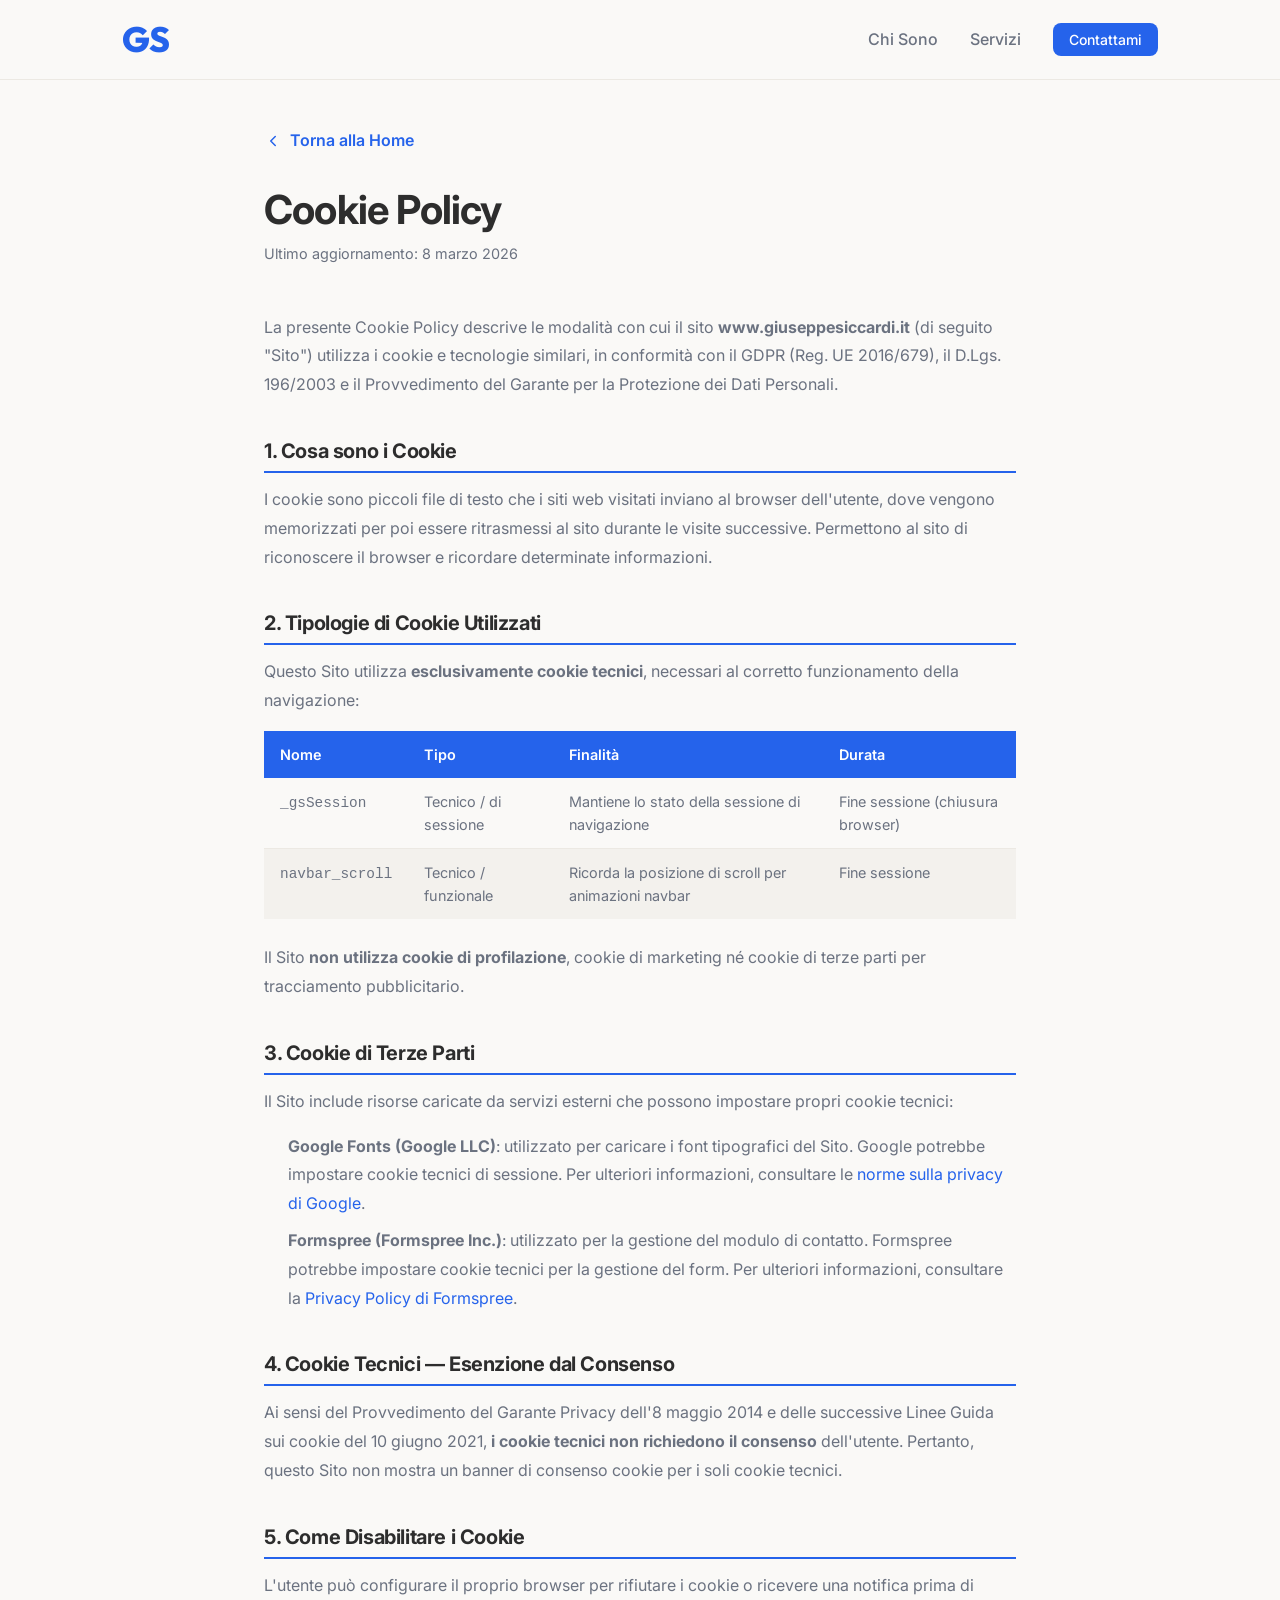
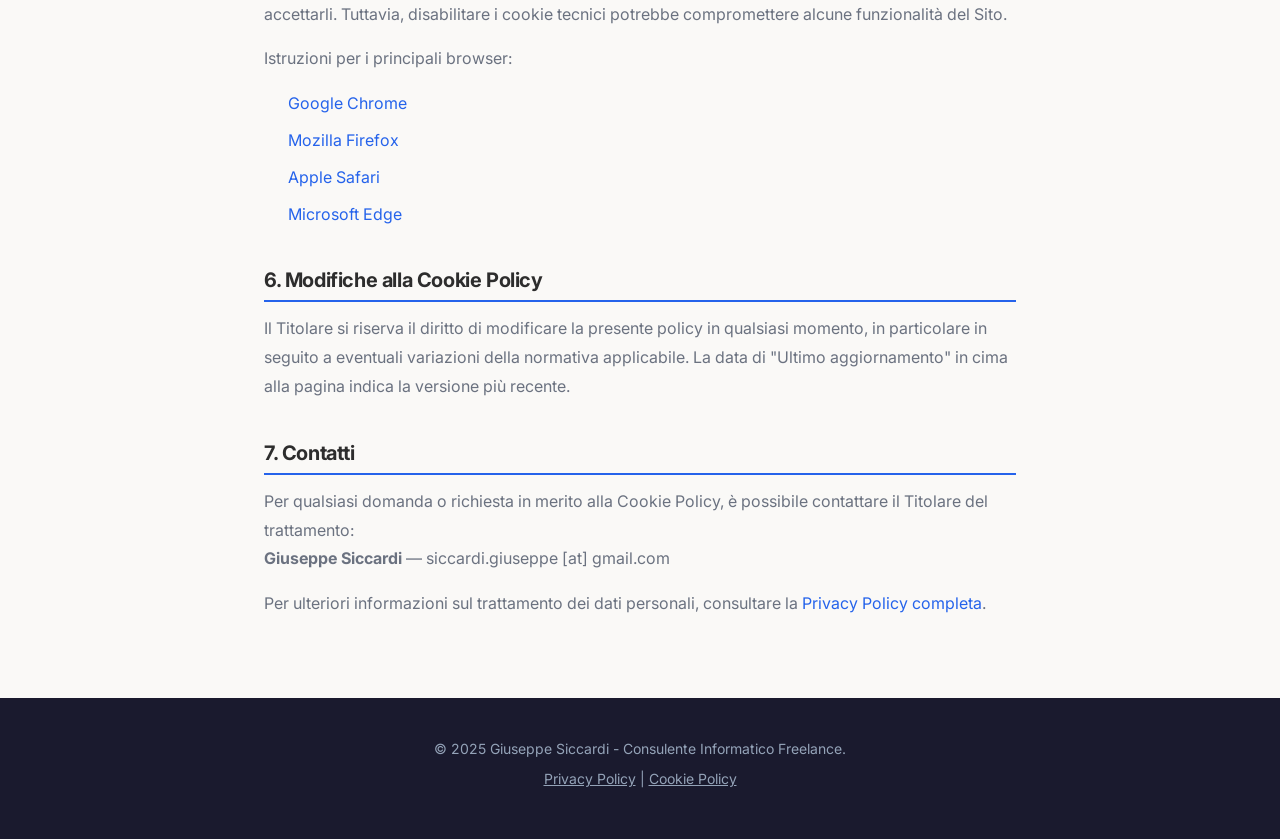
==== cookie-policy.html @ 9a7b9500 "mio sito v1.0" ====
<!DOCTYPE html>
<html lang="it">

<head>
    <meta charset="UTF-8">
    <meta name="viewport" content="width=device-width, initial-scale=1.0">
    <title>Cookie Policy — Giuseppe Siccardi</title>
    <meta name="description"
        content="Informativa sull'uso dei cookie sul sito giuseppesiccardi.it, ai sensi del GDPR e del Provvedimento del Garante Privacy.">
    <meta name="robots" content="index, follow">
    <link rel="canonical" href="https://www.giuseppesiccardi.it/cookie-policy.html">
    <link rel="preconnect" href="https://fonts.googleapis.com">
    <link rel="preconnect" href="https://fonts.gstatic.com" crossorigin>
    <link
        href="https://fonts.googleapis.com/css2?family=Inter:wght@300;400;500;600;700&family=Outfit:wght@600;700;800&display=swap"
        rel="stylesheet">
    <link rel="stylesheet" href="style.css">
    <link rel="icon"
        href="data:image/svg+xml,<svg xmlns='http://www.w3.org/2000/svg' viewBox='0 0 100 100'><text x='50' y='55' font-family='Arial, sans-serif' font-weight='bold' font-size='65' fill='%232563eb' text-anchor='middle' dominant-baseline='central'>GS</text></svg>">
    <style>
        .policy-section {
            max-width: 800px;
            margin: 0 auto;
            padding: 8rem 1.5rem 4rem;
        }

        .policy-section h1 {
            font-size: clamp(1.8rem, 4vw, 2.5rem);
            color: var(--text-primary);
            margin-bottom: 0.5rem;
        }

        .policy-section .last-updated {
            color: var(--text-secondary);
            font-size: 0.9rem;
            margin-bottom: 3rem;
            display: block;
        }

        .policy-section h2 {
            font-size: 1.25rem;
            color: var(--text-primary);
            margin-top: 2.5rem;
            margin-bottom: 0.75rem;
            padding-bottom: 0.5rem;
            border-bottom: 2px solid var(--color-primary);
        }

        .policy-section p,
        .policy-section li {
            color: var(--text-secondary);
            line-height: 1.8;
            font-size: 1rem;
        }

        .policy-section ul {
            padding-left: 1.5rem;
            margin-bottom: 1rem;
        }

        .policy-section li {
            margin-bottom: 0.5rem;
        }

        .policy-section a {
            color: var(--color-primary);
        }

        .policy-back {
            display: inline-flex;
            align-items: center;
            gap: 0.5rem;
            color: var(--color-primary);
            font-weight: 600;
            margin-bottom: 2rem;
            text-decoration: none;
            transition: opacity 0.2s;
        }

        .policy-back:hover {
            opacity: 0.75;
        }

        .cookie-table {
            width: 100%;
            border-collapse: collapse;
            margin: 1rem 0 1.5rem;
            font-size: 0.9rem;
        }

        .cookie-table th {
            background: var(--color-primary);
            color: white;
            padding: 0.75rem 1rem;
            text-align: left;
            font-weight: 600;
        }

        .cookie-table td {
            padding: 0.75rem 1rem;
            border-bottom: 1px solid var(--border-color-light);
            color: var(--text-secondary);
            vertical-align: top;
        }

        .cookie-table tr:last-child td {
            border-bottom: none;
        }

        .cookie-table tr:nth-child(even) td {
            background: var(--bg-secondary);
        }
    </style>
</head>

<body>
    <!-- Navbar -->
    <nav class="navbar" id="navbar">
        <div class="container nav-container">
            <a href="index.html" class="logo logo-text">GS</a>
            <ul class="nav-links" id="primary-navigation">
                <li><a href="index.html#about">Chi Sono</a></li>
                <li><a href="index.html#services">Servizi</a></li>
                <li><a href="index.html#contact" class="btn-sm">Contattami</a></li>
            </ul>
        </div>
    </nav>

    <main>
        <div class="policy-section">
            <a href="index.html" class="policy-back">
                <svg xmlns="http://www.w3.org/2000/svg" width="18" height="18" viewBox="0 0 24 24" fill="none"
                    stroke="currentColor" stroke-width="2" stroke-linecap="round" stroke-linejoin="round">
                    <polyline points="15 18 9 12 15 6"></polyline>
                </svg>
                Torna alla Home
            </a>

            <h1>Cookie Policy</h1>
            <span class="last-updated">Ultimo aggiornamento: 8 marzo 2026</span>

            <p>La presente Cookie Policy descrive le modalità con cui il sito <strong>www.giuseppesiccardi.it</strong>
                (di seguito "Sito") utilizza i cookie e tecnologie similari, in conformità con il GDPR (Reg. UE
                2016/679), il D.Lgs. 196/2003 e il Provvedimento del Garante per la Protezione dei Dati Personali.</p>

            <h2>1. Cosa sono i Cookie</h2>
            <p>I cookie sono piccoli file di testo che i siti web visitati inviano al browser dell'utente, dove vengono
                memorizzati per poi essere ritrasmessi al sito durante le visite successive. Permettono al sito di
                riconoscere il browser e ricordare determinate informazioni.</p>

            <h2>2. Tipologie di Cookie Utilizzati</h2>
            <p>Questo Sito utilizza <strong>esclusivamente cookie tecnici</strong>, necessari al corretto funzionamento
                della navigazione:</p>

            <table class="cookie-table">
                <thead>
                    <tr>
                        <th>Nome</th>
                        <th>Tipo</th>
                        <th>Finalità</th>
                        <th>Durata</th>
                    </tr>
                </thead>
                <tbody>
                    <tr>
                        <td><code>_gsSession</code></td>
                        <td>Tecnico / di sessione</td>
                        <td>Mantiene lo stato della sessione di navigazione</td>
                        <td>Fine sessione (chiusura browser)</td>
                    </tr>
                    <tr>
                        <td><code>navbar_scroll</code></td>
                        <td>Tecnico / funzionale</td>
                        <td>Ricorda la posizione di scroll per animazioni navbar</td>
                        <td>Fine sessione</td>
                    </tr>
                </tbody>
            </table>

            <p>Il Sito <strong>non utilizza cookie di profilazione</strong>, cookie di marketing né cookie di terze
                parti per tracciamento pubblicitario.</p>

            <h2>3. Cookie di Terze Parti</h2>
            <p>Il Sito include risorse caricate da servizi esterni che possono impostare propri cookie tecnici:</p>
            <ul>
                <li><strong>Google Fonts (Google LLC)</strong>: utilizzato per caricare i font tipografici del Sito.
                    Google potrebbe impostare cookie tecnici di sessione. Per ulteriori informazioni, consultare le <a
                        href="https://policies.google.com/privacy" target="_blank" rel="noopener">norme sulla privacy di
                        Google</a>.</li>
                <li><strong>Formspree (Formspree Inc.)</strong>: utilizzato per la gestione del modulo di contatto.
                    Formspree potrebbe impostare cookie tecnici per la gestione del form. Per ulteriori informazioni,
                    consultare la <a href="https://formspree.io/legal/privacy-policy" target="_blank"
                        rel="noopener">Privacy Policy di Formspree</a>.</li>
            </ul>

            <h2>4. Cookie Tecnici — Esenzione dal Consenso</h2>
            <p>Ai sensi del Provvedimento del Garante Privacy dell'8 maggio 2014 e delle successive Linee Guida sui
                cookie del 10 giugno 2021, <strong>i cookie tecnici non richiedono il consenso</strong> dell'utente.
                Pertanto, questo Sito non mostra un banner di consenso cookie per i soli cookie tecnici.</p>

            <h2>5. Come Disabilitare i Cookie</h2>
            <p>L'utente può configurare il proprio browser per rifiutare i cookie o ricevere una notifica prima di
                accettarli. Tuttavia, disabilitare i cookie tecnici potrebbe compromettere alcune funzionalità del Sito.
            </p>
            <p>Istruzioni per i principali browser:</p>
            <ul>
                <li><a href="https://support.google.com/chrome/answer/95647" target="_blank" rel="noopener">Google
                        Chrome</a></li>
                <li><a href="https://support.mozilla.org/it/kb/attivare-disattivare-cookie-siti-web" target="_blank"
                        rel="noopener">Mozilla Firefox</a></li>
                <li><a href="https://support.apple.com/it-it/guide/safari/sfri11471/mac" target="_blank"
                        rel="noopener">Apple Safari</a></li>
                <li><a href="https://support.microsoft.com/it-it/windows/eliminare-e-gestire-i-cookie-168dab11-0753-043d-7c16-ede5947fc64d"
                        target="_blank" rel="noopener">Microsoft Edge</a></li>
            </ul>

            <h2>6. Modifiche alla Cookie Policy</h2>
            <p>Il Titolare si riserva il diritto di modificare la presente policy in qualsiasi momento, in particolare
                in seguito a eventuali variazioni della normativa applicabile. La data di "Ultimo aggiornamento" in cima
                alla pagina indica la versione più recente.</p>

            <h2>7. Contatti</h2>
            <p>Per qualsiasi domanda o richiesta in merito alla Cookie Policy, è possibile contattare il Titolare del
                trattamento:<br>
                <strong>Giuseppe Siccardi</strong> — siccardi.giuseppe [at] gmail.com
            </p>

            <p>Per ulteriori informazioni sul trattamento dei dati personali, consultare la <a
                    href="privacy-policy.html">Privacy Policy completa</a>.</p>
        </div>
    </main>

    <!-- Footer -->
    <footer class="footer">
        <div class="container">
            <div class="footer-content">
                <p>&copy; 2025 Giuseppe Siccardi - Consulente Informatico Freelance.</p>
                <p class="footer-links">
                    <a href="privacy-policy.html">Privacy Policy</a> | <a href="cookie-policy.html">Cookie Policy</a>
                </p>
            </div>
        </div>
    </footer>

    <script src="script.js"></script>
</body>

</html>
---- style.css ----
/* =========================================
   VARIABLES & DESIGN SYSTEM
   ========================================= */
:root {
    /* Colors - Warm Neutral Palette */
    --bg-primary: #faf9f7;
    --bg-secondary: #f3f1ed;
    --bg-card: #ffffff;
    --bg-tech: #1a1a2e;

    --text-primary: #2d2d2d;
    --text-secondary: #6b7280;
    --text-light: #faf9f7;

    --color-primary: #2563eb;
    /* Blue */
    --color-primary-dark: #1d4ed8;
    --color-accent: #0ea5e9;
    /* Aqua/Tech Blue */
    --color-success: #10b981;

    --border-color: #e5e1db;
    --border-color-light: #ece9e3;

    /* Typography */
    --font-main: 'Inter', -apple-system, BlinkMacSystemFont, "Segoe UI", Roboto, Helvetica, Arial, sans-serif;

    /* Spacing & Layout */
    --container-max: 1100px;
    --section-pad-y: 6rem;
    --border-radius-sm: 8px;
    --border-radius-md: 12px;
    --border-radius-lg: 24px;

    /* Transitions */
    --transition-fast: 0.2s ease;
    --transition-base: 0.3s ease;
    --transition-slow: 0.5s cubic-bezier(0.4, 0, 0.2, 1);

    /* Shadows */
    --shadow-sm: 0 1px 3px 0 rgb(0 0 0 / 0.04), 0 1px 2px -1px rgb(0 0 0 / 0.04);
    --shadow-md: 0 4px 6px -1px rgb(0 0 0 / 0.07), 0 2px 4px -2px rgb(0 0 0 / 0.05);
    --shadow-lg: 0 10px 25px -5px rgb(0 0 0 / 0.08), 0 4px 10px -4px rgb(0 0 0 / 0.04);
    --tech-glow: 0 0 20px rgba(14, 165, 233, 0.15);
}

/* =========================================
   RESET & BASE STYLES
   ========================================= */
* {
    margin: 0;
    padding: 0;
    box-sizing: border-box;
}

html {
    scroll-behavior: smooth;
    font-size: 16px;
}

body {
    font-family: var(--font-main);
    color: var(--text-primary);
    background-color: var(--bg-primary);
    line-height: 1.6;
    overflow-x: hidden;
}

h1,
h2,
h3,
h4 {
    line-height: 1.2;
    font-weight: 700;
    letter-spacing: -0.02em;
}

a {
    text-decoration: none;
    color: inherit;
    transition: var(--transition-base);
}

ul {
    list-style: none;
}

img {
    max-width: 100%;
    height: auto;
}

.container {
    width: 100%;
    max-width: var(--container-max);
    margin: 0 auto;
    padding: 0 2rem;
}

.section {
    padding: var(--section-pad-y) 0;
}

.bg-alt {
    background-color: var(--bg-secondary);
}

.highlight {
    color: var(--color-primary);
}

.text-gradient {
    background: linear-gradient(135deg, var(--color-primary), var(--color-accent));
    -webkit-background-clip: text;
    background-clip: text;
    -webkit-text-fill-color: transparent;
}

/* =========================================
   TYPOGRAPHY
   ========================================= */
h1 {
    font-size: clamp(2.5rem, 5vw, 4rem);
    margin-bottom: 1rem;
}

h2 {
    font-size: clamp(2rem, 3vw, 2.5rem);
    margin-bottom: 2rem;
}

h3 {
    font-size: 1.25rem;
    margin-bottom: 1rem;
}

p {
    margin-bottom: 1rem;
}

.lead-text {
    font-size: 1.25rem;
    color: var(--text-secondary);
    max-width: 800px;
}

/* =========================================
   BUTTONS
   ========================================= */
.btn {
    display: inline-flex;
    align-items: center;
    justify-content: center;
    padding: 0.875rem 1.75rem;
    border-radius: var(--border-radius-md);
    font-weight: 600;
    font-size: 1rem;
    cursor: pointer;
    transition: all var(--transition-base);
    border: none;
    outline: none;
}

.btn-sm {
    padding: 0.5rem 1rem;
    border-radius: var(--border-radius-sm);
    font-weight: 500;
    font-size: 0.875rem;
    background: var(--color-primary);
    color: white;
}

.btn-sm:hover {
    background: var(--color-primary-dark);
}

.btn-primary {
    background-color: var(--color-primary);
    color: white;
    box-shadow: 0 4px 14px rgba(37, 99, 235, 0.3);
}

.btn-primary:hover {
    background-color: var(--color-primary-dark);
    transform: scale(1.05) translateY(-2px);
    box-shadow: 0 6px 20px rgba(37, 99, 235, 0.4);
}

.btn-secondary {
    background-color: white;
    color: var(--text-primary);
    border: 1px solid #e2e8f0;
}

.btn-secondary:hover {
    border-color: var(--text-primary);
    background-color: var(--bg-secondary);
    transform: scale(1.05) translateY(-2px);
}

.btn-block {
    width: 100%;
}

.badge {
    display: inline-block;
    padding: 0.4rem 1rem;
    background-color: rgba(16, 185, 129, 0.1);
    color: var(--color-success);
    border-radius: 2rem;
    font-size: 0.875rem;
    font-weight: 600;
    margin-bottom: 1.5rem;
    border: 1px solid rgba(16, 185, 129, 0.2);
}

/* =========================================
   NAVBAR
   ========================================= */
.navbar {
    position: fixed;
    top: 0;
    left: 0;
    width: 100%;
    height: 80px;
    z-index: 1000;
    transition: var(--transition-base);
    background: rgba(250, 249, 247, 0.92);
    backdrop-filter: blur(12px);
    border-bottom: 1px solid var(--border-color-light);
}

.navbar.scrolled {
    height: 70px;
    box-shadow: var(--shadow-sm);
}

.nav-container {
    height: 100%;
    display: flex;
    justify-content: space-between;
    align-items: center;
}

.logo {
    display: flex;
    align-items: center;
}

.logo-img {
    max-height: 70px;
    width: auto;
    object-fit: contain;
    mix-blend-mode: multiply;
}

.logo-text {
    font-family: 'Outfit', sans-serif;
    font-size: 2.2rem;
    /* A bit smaller than xxx-large to fit better in navbar */
    font-weight: 800;
    /* Extra bold */
    color: var(--color-primary);
    /* Use site blue */
    letter-spacing: -1.5px;
    line-height: 1;
    text-decoration: none;
    transition: var(--transition-base);
}

.logo-text:hover {
    color: var(--color-primary-dark, #1d4ed8);
    transform: scale(1.05);
}

.nav-links {
    display: flex;
    gap: 2rem;
    align-items: center;
}

.nav-links a:not(.btn-sm) {
    font-weight: 500;
    color: var(--text-secondary);
}

.nav-links a:not(.btn-sm):hover {
    color: var(--color-primary);
}

/* Base utility for screen reader only */
.sr-only {
    position: absolute;
    width: 1px;
    height: 1px;
    padding: 0;
    margin: -1px;
    overflow: hidden;
    clip: rect(0, 0, 0, 0);
    white-space: nowrap;
    border: 0;
}

/* Hamburger Menu Button */
.mobile-nav-toggle {
    display: none;
    cursor: pointer;
    background: transparent;
    border: none;
    padding: 0.5rem;
    z-index: 2000;
}

.hamburger {
    width: 24px;
    height: 2px;
    background: var(--text-primary);
    position: relative;
    transition: all 0.3s ease-in-out;
}

.hamburger::before,
.hamburger::after {
    content: '';
    position: absolute;
    width: 24px;
    height: 2px;
    background: var(--text-primary);
    left: 0;
    transition: all 0.3s ease-in-out;
}

.hamburger::before {
    top: -8px;
}

.hamburger::after {
    top: 8px;
}

.mobile-nav-toggle[aria-expanded="true"] .hamburger {
    background: transparent;
}

.mobile-nav-toggle[aria-expanded="true"] .hamburger::before {
    transform: rotate(45deg);
    top: 0;
}

.mobile-nav-toggle[aria-expanded="true"] .hamburger::after {
    transform: rotate(-45deg);
    top: 0;
}

/* =========================================
   HERO SECTION
   ========================================= */
.hero {
    min-height: 100vh;
    display: flex;
    align-items: center;
    padding-top: 80px;
    position: relative;
    overflow: hidden;
    background:
        radial-gradient(ellipse at 70% 20%, rgba(37, 99, 235, 0.06), transparent 50%),
        radial-gradient(ellipse at 30% 80%, rgba(14, 165, 233, 0.05), transparent 50%),
        linear-gradient(180deg, var(--bg-primary) 0%, var(--bg-secondary) 100%);
}

.hero-description {
    font-size: clamp(1.125rem, 2vw, 1.25rem);
    color: var(--text-secondary);
    max-width: 600px;
    margin-bottom: 2.5rem;
}

.hero-actions {
    display: flex;
    gap: 1rem;
    flex-wrap: wrap;
}

.hero-visual {
    position: absolute;
    right: -10%;
    top: 20%;
    width: 50%;
    height: 80%;
    z-index: -1;
    opacity: 0.4;
}

/* tech grid pattern */
.tech-grid {
    width: 100%;
    height: 100%;
    background-image:
        linear-gradient(rgba(37, 99, 235, 0.06) 1px, transparent 1px),
        linear-gradient(90deg, rgba(37, 99, 235, 0.06) 1px, transparent 1px);
    background-size: 40px 40px;
    transform: perspective(500px) rotateX(45deg);
    transform-origin: top right;
}

/* Scroll Indicator / Bouncing Arrows */
.scroll-indicator {
    position: absolute;
    bottom: 2rem;
    left: 50%;
    transform: translateX(-50%);
    color: var(--color-primary);
    animation: bounceArrows 2s infinite ease-in-out;
    opacity: 0.8;
    transition: var(--transition-base);
    z-index: 10;
    cursor: pointer;
    display: flex;
    justify-content: center;
    align-items: center;
    -webkit-tap-highlight-color: transparent;
}

.scroll-indicator:hover {
    color: var(--color-primary-dark);
    opacity: 1;
}

@keyframes bounceArrows {

    0%,
    20%,
    50%,
    80%,
    100% {
        transform: translate(-50%, 0);
    }

    40% {
        transform: translate(-50%, -15px);
    }

    60% {
        transform: translate(-50%, -7px);
    }
}


/* =========================================
   SECTION HEADERS
   ========================================= */
.section-header {
    margin-bottom: 3rem;
}

.section-subtitle {
    font-size: 1.125rem;
    color: var(--text-secondary);
    margin-top: 1rem;
    margin-bottom: 1.5rem;
    max-width: 600px;
}

.divider {
    width: 60px;
    height: 4px;
    background: linear-gradient(90deg, var(--color-primary), var(--color-accent));
    border-radius: 2px;
}

/* =========================================
   CHI SONO
   ========================================= */
.skills-grid {
    display: flex;
    flex-wrap: wrap;
    gap: 1rem;
    margin: 2rem 0;
}

.skill-item {
    background: var(--bg-secondary);
    padding: 0.75rem 1.25rem;
    border-radius: 2rem;
    font-size: 0.95rem;
    font-weight: 500;
    color: var(--text-primary);
    border: 1px solid #e2e8f0;
    transition: var(--transition-base);
}

.skill-item:hover {
    border-color: var(--color-accent);
    color: var(--color-primary);
    box-shadow: var(--shadow-sm);
    transform: translateY(-2px);
}

.approach-box {
    background: rgba(37, 99, 235, 0.05);
    border-left: 4px solid var(--color-primary);
    padding: 1.5rem;
    border-radius: 0 var(--border-radius-md) var(--border-radius-md) 0;
}

.mt-4 {
    margin-top: 2rem;
}

/* =========================================
   SERVIZI OFFERTI
   ========================================= */
.services-grid {
    display: grid;
    grid-template-columns: repeat(auto-fit, minmax(300px, 1fr));
    gap: 2rem;
}

.service-card {
    background: var(--bg-card);
    padding: 2.5rem 2rem;
    border-radius: var(--border-radius-lg);
    box-shadow: var(--shadow-sm);
    transition: var(--transition-base);
    border: 1px solid var(--border-color-light);
    position: relative;
    overflow: hidden;
}

.service-card::before {
    content: '';
    position: absolute;
    top: 0;
    left: 0;
    width: 100%;
    height: 4px;
    background: linear-gradient(90deg, var(--color-primary), var(--color-accent));
    transform: scaleX(0);
    transform-origin: left;
    transition: transform 0.4s ease;
}

.service-card:hover {
    transform: translateY(-5px);
    box-shadow: var(--shadow-lg);
}

.service-card:hover::before {
    transform: scaleX(1);
}

.service-icon {
    width: 56px;
    height: 56px;
    background: rgba(37, 99, 235, 0.1);
    color: var(--color-primary);
    border-radius: 16px;
    display: flex;
    align-items: center;
    justify-content: center;
    margin-bottom: 1.5rem;
    transition: var(--transition-base);
}

.service-card:hover .service-icon {
    background: var(--color-primary);
    color: white;
}

.service-list {
    margin-top: 1rem;
}

.service-list li {
    margin-bottom: 0.75rem;
    color: var(--text-secondary);
    display: flex;
    align-items: flex-start;
}

.service-list li::before {
    content: "•";
    color: var(--color-accent);
    font-weight: bold;
    display: inline-block;
    width: 1em;
    margin-left: -1em;
}

/* =========================================
   PERCHE SCEGLIEME (WHY ME)
   ========================================= */
.reasons-grid {
    display: grid;
    grid-template-columns: repeat(auto-fit, minmax(240px, 1fr));
    gap: 1.5rem;
}

.reason-item {
    display: flex;
    align-items: center;
    background: var(--bg-card);
    padding: 1.5rem;
    border-radius: var(--border-radius-md);
    box-shadow: var(--shadow-sm);
    border: 1px solid var(--border-color-light);
    transition: var(--transition-fast);
}

.reason-item:hover {
    border-color: var(--color-accent);
}

.check-icon {
    display: flex;
    align-items: center;
    justify-content: center;
    width: 32px;
    height: 32px;
    background: var(--color-success);
    color: white;
    border-radius: 50%;
    margin-right: 1rem;
    font-size: 0.875rem;
    flex-shrink: 0;
}

.reason-item h4 {
    margin: 0;
    font-size: 1rem;
}

/* =========================================
   MODALITA DI LAVORO (WORKFLOW)
   ========================================= */
.timeline {
    position: relative;
    max-width: 800px;
    margin: 0 auto;
}

.timeline::before {
    content: '';
    position: absolute;
    top: 0;
    left: 24px;
    height: 100%;
    width: 2px;
    background: var(--border-color);
}

.timeline-item {
    position: relative;
    padding-left: 65px;
    margin-bottom: 3rem;
}

.timeline-item:last-child {
    margin-bottom: 0;
}

.timeline-number {
    position: absolute;
    left: 4px;
    top: 10px;
    width: 44px;
    height: 44px;
    background: var(--bg-card);
    border: 2px solid var(--color-primary);
    color: var(--color-primary);
    border-radius: 50%;
    display: flex;
    align-items: center;
    justify-content: center;
    font-weight: bold;
    font-size: 1.15rem;
    z-index: 1;
    box-shadow: 0 0 0 4px var(--bg-secondary);
    transition: var(--transition-base);
}

.timeline-item:hover .timeline-number {
    background: var(--color-primary);
    color: white;
    transform: scale(1.1);
}

.timeline-content h4 {
    margin-bottom: 0.5rem;
    color: var(--text-primary);
}

.timeline-content p {
    color: var(--text-secondary);
    margin: 0;
}


/* =========================================
   SERVIZI SPLIT LAYOUT
   ========================================= */

.services-split {
    display: grid;
    grid-template-columns: 1fr 1fr;
    gap: 4rem;
    align-items: start;
}

/* Colonna Sinistra (Ads) */
.services-ad {
    background: linear-gradient(135deg, var(--color-primary), #1e40af);
    color: white;
    padding: 3rem;
    border-radius: var(--border-radius-lg);
    box-shadow: var(--shadow-md);
    position: relative;
    overflow: hidden;
}

.services-ad .ad-content {
    position: relative;
    z-index: 2;
}

.services-ad h3 {
    font-size: 1.8rem;
    margin-bottom: 1.5rem;
    font-weight: 700;
    line-height: 1.2;
    color: white;
}

.services-ad p {
    font-size: 1.1rem;
    color: rgba(255, 255, 255, 0.9);
    line-height: 1.6;
}

/* Background Pattern/Immagine Placeholder per Ads */
.ad-image-wrapper {
    position: absolute;
    top: 0;
    right: 0;
    bottom: 0;
    left: 0;
    opacity: 0.1;
    z-index: 1;
    background-image: radial-gradient(#ffffff 2px, transparent 2px);
    background-size: 20px 20px;
}

/* Colonna Destra (Accordion Rettangoli) */
.services-accordion {
    display: flex;
    flex-direction: column;
    gap: 1.5rem;
}

.service-rectangle {
    background: var(--bg-card);
    border: 1px solid var(--border-color);
    border-radius: var(--border-radius-md);
    box-shadow: var(--shadow-sm);
    transition: all 0.3s ease;
    overflow: hidden;
}

.service-rectangle:hover {
    border-color: var(--color-primary);
    box-shadow: 0 10px 20px rgba(37, 99, 235, 0.1);
}

.rectangle-header {
    padding: 1.5rem 2rem;
    display: flex;
    justify-content: space-between;
    align-items: center;
    cursor: pointer;
    background: var(--bg-card);
    transition: background 0.3s ease, color 0.3s ease;
}

.rectangle-header h3 {
    margin: 0;
    font-size: 1.2rem;
    color: var(--text-primary);
    transition: color 0.3s ease;
}

.rectangle-icon {
    color: var(--color-primary);
    transition: transform 0.3s ease, color 0.3s ease;
    display: flex;
}

/* Hover Effect per il rettangolo: cambia colore */
.service-rectangle:hover .rectangle-header {
    background: rgba(37, 99, 235, 0.05);
    /* Sfondo blu leggero */
}

.service-rectangle:hover .rectangle-header h3 {
    color: var(--color-primary);
}

.service-rectangle.active .rectangle-header {
    background: var(--color-primary);
}

.service-rectangle.active .rectangle-header h3 {
    color: white;
}

.service-rectangle.active .rectangle-icon {
    transform: rotate(180deg);
    color: white;
}

.rectangle-body {
    max-height: 0;
    overflow: hidden;
    transition: max-height 0.4s ease-out;
    background: var(--bg-card);
    padding: 0 2rem;
    /* padding x, while y is handled by active state to prevent jump */
}

.service-rectangle.active .rectangle-body {
    max-height: 800px;
    /* Abbastanza per mostrare tutto il contenuto */
    padding: 1.5rem 2rem 2rem 2rem;
    border-top: 1px solid var(--border-color);
}

/* Restyling elementi vecchi testuali per i servizi interni ai box */
.service-desc {
    color: var(--text-secondary);
    font-size: 0.95rem;
    margin-bottom: 1.5rem;
    min-height: auto;
    /* removed fixed height inside accordions */
}

.service-microcopy {
    margin-top: 1.5rem;
    font-size: 0.85rem;
    font-weight: 600;
    color: var(--color-primary);
    background: rgba(37, 99, 235, 0.05);
    padding: 0.75rem 1rem;
    border-radius: var(--border-radius-sm);
    text-align: center;
    border: 1px dashed rgba(37, 99, 235, 0.2);
}

/* =========================================
   PRICING / CONSULENZA
   ========================================= */
.pricing-section {
    margin-top: 6rem;
    padding-top: 4rem;
    border-top: 1px solid var(--border-color);
}

.pricing-header {
    text-align: center;
    margin-bottom: 4rem;
    max-width: 600px;
    margin-left: auto;
    margin-right: auto;
}

.pricing-header h2 {
    font-size: 2rem;
    color: var(--text-primary);
    margin-bottom: 1rem;
}

.pricing-header p {
    color: var(--text-secondary);
    font-size: 1.1rem;
}

/* Pricing Embla Base (Desktop) */
.pricing-embla {
    position: relative;
    max-width: 100%;
}

.pricing-embla__viewport {
    width: 100%;
}

.pricing-embla__buttons {
    display: none;
}

.pricing-grid {
    display: grid;
    grid-template-columns: repeat(3, 1fr);
    gap: 2rem;
    align-items: center;
    /* This centers the smaller cards vertically next to the taller one */
    margin-bottom: 4rem;
}

.pricing-card {
    background: var(--bg-card);
    padding: 2.5rem 2rem;
    border-radius: var(--border-radius-lg);
    box-shadow: var(--shadow-sm);
    border: 1px solid var(--border-color);
    position: relative;
    transition: var(--transition-base);
    text-align: center;
}

.pricing-card:hover {
    transform: translateY(-5px);
    box-shadow: var(--shadow-md);
}

.pricing-card.featured {
    border: 2px solid var(--color-primary);
    box-shadow: var(--shadow-lg);
    padding: 3.5rem 2rem;
    /* Make it slightly taller */
    z-index: 2;
    /* To pop over adjacent cards slightly if needed */
    transform: scale(1.05);
    /* Make it truly stand out on desktop */
}

.pricing-card.featured:hover {
    transform: scale(1.05) translateY(-5px);
}

.pricing-card .badge {
    position: absolute;
    top: -15px;
    left: 50%;
    transform: translateX(-50%);
    background: var(--color-primary);
    color: white;
    padding: 0.4rem 1.2rem;
    border-radius: 20px;
    font-size: 0.8rem;
    font-weight: 600;
    text-transform: uppercase;
    letter-spacing: 1px;
    box-shadow: var(--shadow-sm);
}

.pricing-card h3 {
    font-size: 1.4rem;
    color: var(--text-primary);
    margin-bottom: 0.5rem;
}

.pricing-price {
    color: var(--color-primary);
    font-weight: 700;
    font-size: 1.5rem;
    margin-bottom: 0.2rem;
}

.pricing-strike {
    text-decoration: line-through;
    color: var(--text-secondary);
    font-size: 0.9rem;
    font-weight: 400;
    margin-left: 0.5rem;
}

.pricing-subdesc {
    color: var(--text-secondary);
    font-weight: 500;
    font-size: 0.95rem;
    margin-bottom: 2rem;
}

.pricing-card ul {
    list-style: none;
    padding: 0;
    margin: 0 0 2rem 0;
    text-align: left;
}

.pricing-card li {
    position: relative;
    padding-left: 28px;
    margin-bottom: 1rem;
    color: var(--text-secondary);
    font-size: 0.95rem;
    line-height: 1.4;
}

.pricing-card li::before {
    content: "✓";
    position: absolute;
    left: 0;
    top: 0;
    color: var(--color-success);
    font-weight: bold;
    font-size: 1.1rem;
}

.pricing-microcopy {
    font-size: 0.85rem;
    color: var(--text-secondary);
    font-style: italic;
    border-top: 1px solid var(--border-color-light);
    padding-top: 1.5rem;
    margin-top: auto;
}

.services-cta {
    text-align: center;
    background: var(--color-primary);
    color: white;
    padding: 4rem 2rem;
    border-radius: var(--border-radius-lg);
    box-shadow: var(--shadow-lg);
}

.services-cta p {
    font-size: 1.2rem;
    margin-bottom: 0.5rem;
    color: rgba(255, 255, 255, 0.9);
}

.services-cta p:nth-child(2) {
    font-size: 1.5rem;
    font-weight: bold;
    color: white;
    margin-bottom: 2.5rem;
}

.services-cta .btn {
    background: white;
    color: var(--color-primary);
    font-weight: bold;
}

.services-cta .btn:hover {
    background: var(--color-accent);
    color: var(--text-primary);
}


/* =========================================
   CONTACT
   ========================================= */
.contact-container {
    display: grid;
    grid-template-columns: 1fr 1fr;
    gap: 4rem;
}

.contact-info p {
    color: var(--text-secondary);
    font-size: 1.125rem;
}

.micro-copy {
    font-size: 0.875rem !important;
    font-weight: 500;
    color: var(--color-success) !important;
    margin-top: 1rem;
}

.direct-contacts {
    display: flex;
    flex-direction: column;
    gap: 1rem;
}

.contact-link {
    display: inline-flex;
    align-items: center;
    gap: 0.75rem;
    font-weight: 600;
    color: var(--text-primary);
    padding: 0.75rem;
    border-radius: var(--border-radius-sm);
    background: var(--bg-secondary);
    transition: var(--transition-fast);
    width: fit-content;
}

.contact-link:hover {
    background: var(--color-primary);
    color: white;
}

.contact-form {
    background: var(--bg-card);
    padding: 2.5rem;
    border-radius: var(--border-radius-lg);
    box-shadow: var(--shadow-lg);
    border: 1px solid var(--border-color-light);
}

.form-group {
    margin-bottom: 1.5rem;
}

.form-group label {
    display: block;
    margin-bottom: 0.5rem;
    font-weight: 500;
    font-size: 0.875rem;
}

.form-group input,
.form-group textarea {
    width: 100%;
    padding: 0.875rem 1rem;
    border: 1px solid var(--border-color);
    border-radius: var(--border-radius-sm);
    font-family: var(--font-main);
    font-size: 1rem;
    transition: var(--transition-fast);
    outline: none;
    background: var(--bg-card);
}

.form-group input:focus,
.form-group textarea:focus {
    border-color: var(--color-primary);
    box-shadow: 0 0 0 3px rgba(37, 99, 235, 0.1);
}

/* =========================================
   FOOTER
   ========================================= */
.footer {
    background: var(--bg-tech);
    color: var(--text-light);
    padding: 2.5rem 0;
    text-align: center;
}

.footer-content p {
    color: #94a3b8;
    margin-bottom: 0.5rem;
    font-size: 0.875rem;
}

.footer-links a {
    color: #94a3b8;
    text-decoration: underline;
}

.footer-links a:hover {
    color: white;
}

/* =========================================
   ACCORDIONS
   ========================================= */
.accordion-card {
    background: var(--bg-card);
    border-radius: var(--border-radius-md);
    box-shadow: var(--shadow-sm);
    border: 1px solid var(--border-color-light);
    transition: var(--transition-base);
    overflow: hidden;
    margin-bottom: 1rem;
}

.accordion-header {
    display: flex;
    align-items: center;
    padding: 1.5rem;
    cursor: pointer;
    background: var(--bg-card);
    transition: var(--transition-base);
    user-select: none;
}

.accordion-card.active .accordion-header {
    border-bottom: 1px solid var(--border-color-light);
}

.accordion-header h4 {
    margin: 0;
    font-size: 1rem;
}

.accordion-content {
    max-height: 0;
    overflow: hidden;
    transition: max-height 0.4s ease-in-out;
}

.accordion-inner {
    padding: 1.5rem;
}

.accordion-gallery {
    display: flex;
    gap: 1rem;
    margin-top: 1rem;
}

.accordion-gallery img {
    flex: 1;
    border-radius: var(--border-radius-sm);
    object-fit: cover;
    max-height: 150px;
    box-shadow: var(--shadow-sm);
}

/* =========================================
   STORIE DI SUCCESSO (TABS & GRID CARDS)
   ========================================= */
.main-tabs-nav {
    display: flex;
    justify-content: center;
    gap: 1rem;
    margin-bottom: 3rem;
    flex-wrap: wrap;
}

.main-tab-btn {
    padding: 1rem 2rem;
    font-size: 1.125rem;
    font-weight: 600;
    color: var(--text-secondary);
    background: var(--bg-card);
    border: 2px solid var(--border-color);
    border-radius: var(--border-radius-lg);
    cursor: pointer;
    transition: var(--transition-base);
    box-shadow: var(--shadow-sm);
}

.main-tab-btn.active {
    border-color: var(--color-primary);
    color: var(--color-primary);
    box-shadow: 0 4px 14px rgba(37, 99, 235, 0.15);
}

.main-tab-btn:hover:not(.active) {
    border-color: var(--border-color);
    color: var(--text-primary);
}

.main-tab-pane {
    display: none;
    animation: fadePane 0.4s ease-in-out forwards;
}

.main-tab-pane.active {
    display: block;
}

@keyframes fadePane {
    from {
        opacity: 0;
        transform: translateY(10px);
    }

    to {
        opacity: 1;
        transform: translateY(0);
    }
}

.innovative-subtitle {
    font-size: 1.25rem;
    color: var(--text-secondary);
    font-style: italic;
    margin-bottom: 3rem;
    max-width: 800px;
    margin-left: auto;
    margin-right: auto;
}

.text-center {
    text-align: center;
}

.skills-highlight {
    margin-top: 1.5rem;
    font-size: 0.875rem !important;
    font-weight: 600;
    color: var(--color-primary) !important;
    background: rgba(37, 99, 235, 0.05);
    padding: 0.75rem 1rem;
    border-radius: var(--border-radius-sm);
    border: 1px dashed rgba(37, 99, 235, 0.2);
}

.skills-chips {
    display: flex;
    flex-wrap: wrap;
    gap: 0.5rem;
    margin-top: 1.5rem;
}

.chip {
    background: rgba(37, 99, 235, 0.08);
    color: var(--color-primary);
    padding: 0.35rem 0.85rem;
    border-radius: 2rem;
    font-size: 0.8rem;
    font-weight: 600;
    transition: var(--transition-fast);
    border: 1px solid rgba(37, 99, 235, 0.15);
}

.chip:hover {
    background: rgba(37, 99, 235, 0.15);
    transform: translateY(-1px);
}

/* =========================================
   EMBLA CAROUSEL – SCALE TWEEN EFFECT
   ========================================= */
.embla {
    position: relative;
    max-width: 100%;
    margin: 0 auto;
    padding: 2rem 0;
}

.embla__viewport {
    overflow: hidden;
}

.embla__container {
    display: flex;
    touch-action: pan-y pinch-zoom;
    backface-visibility: hidden;
}

.embla__slide {
    transform: translate3d(0, 0, 0);
    flex: 0 0 80%;
    min-width: 0;
    padding: 0 0.25rem;
    overflow: visible;
    position: relative;
}

@media (min-width: 768px) {
    .embla__slide {
        flex: 0 0 60%;
    }
}

@media (min-width: 1024px) {
    .embla__slide {
        flex: 0 0 55%;
    }
}

/* Inner card — scale/opacity set dynamically by JS tween */
.slide-card {
    border-radius: 30px;
    overflow: hidden;
    position: relative;
    background: #0f172a;
    aspect-ratio: 16 / 9;
    cursor: pointer;
    box-shadow: 0 10px 40px rgba(0, 0, 0, 0.15);
    transition: box-shadow 0.4s ease;
    transform-origin: center center;
}

.slide-card img {
    width: 100%;
    height: 100%;
    object-fit: cover;
    display: block;
}

.slide-overlay {
    position: absolute;
    top: 0;
    left: 0;
    width: 100%;
    height: 100%;
    background: linear-gradient(to bottom, rgba(0, 0, 0, 0.55) 0%, rgba(0, 0, 0, 0.2) 35%, transparent 100%);
    display: flex;
    align-items: flex-start;
    padding: 2rem 2rem;
    box-sizing: border-box;
    border-radius: 30px;
}

.slide-overlay h3 {
    color: white;
    font-size: 1.4rem;
    font-weight: 700;
    margin: 0;
    line-height: 1.3;
    text-shadow: 0 2px 8px rgba(0, 0, 0, 0.4);
}

/* Navigation Buttons — centered below the carousel */
.embla__buttons {
    display: flex;
    justify-content: center;
    gap: 1.5rem;
    margin-top: 2rem;
}

.embla__button {
    width: 48px;
    height: 48px;
    border-radius: 50%;
    background: var(--color-primary);
    border: none;
    cursor: pointer;
    display: flex;
    align-items: center;
    justify-content: center;
    transition: var(--transition-fast);
    padding: 0;
    box-shadow: 0 4px 15px rgba(37, 99, 235, 0.3);
}

.embla__button svg {
    width: 22px;
    height: 22px;
    fill: white;
}

.embla__button:hover {
    background: var(--color-primary-dark, #1d4ed8);
    box-shadow: 0 6px 20px rgba(37, 99, 235, 0.45);
    transform: scale(1.08);
}

.embla__button:disabled {
    opacity: 0.3;
    cursor: default;
}

/* =========================================
   MODALS PER STORIE DI SUCCESSO
   ========================================= */
.modal {
    display: none;
    position: fixed;
    z-index: 2000;
    left: 0;
    top: 0;
    width: 100%;
    height: 100%;
    overflow: auto;
    background-color: rgba(15, 23, 42, 0.7);
    backdrop-filter: blur(5px);
    opacity: 0;
    transition: opacity 0.3s ease;
}

.modal.show {
    display: flex;
    align-items: center;
    justify-content: center;
    opacity: 1;
}

.modal-content {
    background-color: #ffffff;
    margin: auto;
    padding: 2.5rem;
    border: 1px solid #e2e8f0;
    width: 90%;
    max-width: 650px;
    border-radius: var(--border-radius-lg);
    box-shadow: 0 20px 25px -5px rgba(0, 0, 0, 0.1), 0 10px 10px -5px rgba(0, 0, 0, 0.04);
    position: relative;
    transform: translateY(-20px);
    transition: transform 0.3s ease;
}

.modal.show .modal-content {
    transform: translateY(0);
}

.close-modal {
    color: #64748b;
    position: absolute;
    top: 15px;
    right: 20px;
    font-size: 28px;
    font-weight: bold;
    background: none;
    border: none;
    cursor: pointer;
    transition: color 0.2s ease;
}

.close-modal:hover,
.close-modal:focus {
    color: var(--text-primary);
    text-decoration: none;
    cursor: pointer;
}

.modal-content h3 {
    color: var(--text-primary);
    margin-top: 0;
    margin-bottom: 1.5rem;
    font-size: 1.5rem;
    padding-right: 30px;
    /* Spazio per la X di chiusura */
}

.modal-content p {
    color: var(--text-secondary);
    line-height: 1.7;
    margin-bottom: 1rem;
}

.modal-content p strong {
    color: var(--text-primary);
}

@media (max-width: 768px) {
    .modal-content {
        padding: 1.5rem;
        width: 95%;
        margin: 10px auto;
        max-height: 90vh;
        overflow-y: auto;
    }
}

/* =========================================
   BACK TO TOP BUTTON
   ========================================= */
.back-to-top {
    position: fixed;
    bottom: -60px;
    /* Hidden initially */
    right: 30px;
    width: 50px;
    height: 50px;
    background: var(--color-primary);
    color: white;
    border-radius: 50%;
    display: flex;
    align-items: center;
    justify-content: center;
    box-shadow: var(--shadow-md);
    z-index: 1000;
    transition: all 0.3s cubic-bezier(0.4, 0, 0.2, 1);
    opacity: 0;
}

.back-to-top.visible {
    bottom: 30px;
    opacity: 1;
}

.back-to-top:hover {
    background: var(--color-primary-dark);
    transform: translateY(-5px);
    box-shadow: var(--shadow-lg);
}


/* =========================================
   ANIMATIONS (Intersection Observer)
   ========================================= */
.fade-up {
    opacity: 0;
    transform: translateY(30px);
    transition: opacity 0.8s ease, transform 0.8s ease;
}

.fade-in {
    opacity: 0;
    transition: opacity 1s ease;
}

.fade-up.visible,
.fade-in.visible {
    opacity: 1;
    transform: translateY(0);
}

.stagger-1 {
    transition-delay: 0.1s;
}

.stagger-2 {
    transition-delay: 0.2s;
}

.stagger-3 {
    transition-delay: 0.3s;
}

.stagger-4 {
    transition-delay: 0.4s;
}


/* =========================================
   RESPONSIVE DESIGN
   ========================================= */
@media (max-width: 992px) {
    .contact-container {
        grid-template-columns: 1fr;
        gap: 3rem;
    }
}

@media (max-width: 768px) {
    .mobile-nav-toggle {
        display: block;
    }

    .nav-links {
        position: fixed;
        top: 0;
        right: -100vw;
        /* Hide completely outside viewport */
        height: 100vh;
        width: 100%;
        max-width: 400px;
        background: rgba(255, 255, 255, 0.98);
        flex-direction: column;
        justify-content: center;
        align-items: center;
        gap: 3rem;
        padding: 4rem 2rem;
        transition: right 0.4s ease-in-out;
        box-shadow: -5px 0 25px rgba(0, 0, 0, 0.1);
        z-index: 1500;
        margin: 0;
    }

    .nav-links[data-visible="true"] {
        right: 0;
    }

    .nav-links a {
        font-size: 1.25rem;
    }

    .hero {
        text-align: center;
        padding-bottom: 5rem;
    }

    .hero-actions {
        justify-content: center;
        flex-direction: column;
        width: 100%;
        max-width: 300px;
        margin: 0 auto;
    }

    .hero-actions a {
        width: 100%;
        text-align: center;
    }

    .hero-visual {
        display: none;
        /* Hide visual on smaller screens */
    }

    .scroll-indicator {
        position: relative;
        bottom: auto;
        left: auto;
        transform: none;
        margin-top: 3rem;
        animation: bounceArrowsMobile 2s infinite ease-in-out;
    }

    @keyframes bounceArrowsMobile {

        0%,
        20%,
        50%,
        80%,
        100% {
            transform: translateY(0);
        }

        40% {
            transform: translateY(-15px);
        }

        60% {
            transform: translateY(-7px);
        }
    }

    .timeline::before {
        left: 20px;
    }

    .timeline-number {
        width: 40px;
        height: 40px;
        font-size: 1rem;
    }

    .timeline-item {
        padding-left: 60px;
    }

    .stories-container {
        flex-direction: column;
    }

    .stories-grid {
        grid-template-columns: 1fr;
    }

    .services-split {
        grid-template-columns: 1fr;
        gap: 2rem;
    }

    .services-ad {
        padding: 2rem;
        /* Reduce padding on mobile */
    }

    /* Pricing Carousel on Mobile via Embla */
    .pricing-embla__viewport {
        overflow: hidden;
    }

    .pricing-grid.pricing-embla__container {
        display: flex;
        flex-direction: row;
        gap: 0;
        margin-bottom: 0;
        /* Remove the 4rem desktop margin to bring buttons closer */
    }

    .pricing-card.pricing-embla__slide {
        flex: 0 0 100%;
        min-width: 0;
        padding-left: 1rem;
        padding-right: 1rem;
        /* Using padding instead of margin avoids offset tracking issues in Embla centering */
    }

    .pricing-card.featured {
        transform: none !important;
        padding: 2.5rem 2rem;
    }

    .pricing-card.featured:hover {
        transform: translateY(-5px) !important;
    }

    /* Mobile Pricing Navigation Buttons */
    .pricing-embla__buttons {
        display: flex;
        justify-content: center;
        gap: 1.5rem;
        margin-top: 2rem;
        margin-bottom: 4rem;
        /* Distanzia dal blocco CTA sottostante */
    }

    .pricing-btn {
        width: 48px;
        height: 48px;
        border-radius: 50%;
        background: var(--color-primary);
        border: none;
        cursor: pointer;
        display: flex;
        align-items: center;
        justify-content: center;
        transition: var(--transition-fast);
        padding: 0;
        box-shadow: 0 4px 15px rgba(37, 99, 235, 0.3);
        color: white;
    }

    .pricing-btn svg {
        width: 22px;
        height: 22px;
        fill: none;
        /* Pricing uses stroke svg, not fill like embla__button */
        stroke: white;
    }

    .pricing-btn:active,
    .pricing-btn:hover {
        background: var(--color-primary-dark, #1d4ed8);
        box-shadow: 0 6px 20px rgba(37, 99, 235, 0.45);
        transform: scale(1.08);
    }

    .story-card {
        padding: 2.5rem 1.5rem;
    }

    .story-card p {
        font-size: 1rem;
    }

    .stories-tabs {
        flex: none;
        flex-direction: row;
        overflow-x: auto;
        border-right: none;
        border-bottom: 1px solid #e2e8f0;
    }

    .story-tab {
        border-left: none;
        border-bottom: 4px solid transparent;
        border-radius: 0;
        white-space: nowrap;
        padding: 1rem;
    }

    .story-tab.active {
        border-left-color: transparent;
        border-bottom-color: var(--color-primary);
    }
}

@media (max-width: 480px) {
    .section {
        padding: 4rem 0;
    }

    .contact-form {
        padding: 1.5rem;
    }
}

/* =========================================
   FLOATING CONTACT BUTTONS
   ========================================= */
.floating-contacts {
    position: fixed;
    bottom: 2rem;
    left: 2rem;
    display: flex;
    flex-direction: column;
    gap: 0.75rem;
    z-index: 999;
}

.float-btn {
    width: 50px;
    height: 50px;
    border-radius: 50%;
    display: flex;
    align-items: center;
    justify-content: center;
    box-shadow: 0 4px 12px rgba(0, 0, 0, 0.2);
    transition: transform 0.3s ease, box-shadow 0.3s ease;
}

.float-btn:hover {
    transform: scale(1.12);
}

.float-whatsapp {
    background-color: #25D366;
    width: 56px;
    height: 56px;
    box-shadow: 0 4px 12px rgba(37, 211, 102, 0.4);
    animation: whatsapp-pulse 2s infinite;
}

.float-whatsapp:hover {
    box-shadow: 0 6px 20px rgba(37, 211, 102, 0.5);
    animation: none;
}

.float-phone {
    background-color: var(--color-primary);
    box-shadow: 0 4px 12px rgba(37, 99, 235, 0.3);
}

.float-phone:hover {
    box-shadow: 0 6px 20px rgba(37, 99, 235, 0.4);
}

.float-gmail {
    background-color: #EA4335;
    box-shadow: 0 4px 12px rgba(234, 67, 53, 0.3);
}

.float-gmail:hover {
    box-shadow: 0 6px 20px rgba(234, 67, 53, 0.4);
}

@keyframes whatsapp-pulse {
    0% {
        box-shadow: 0 4px 12px rgba(37, 211, 102, 0.4);
    }

    50% {
        box-shadow: 0 4px 12px rgba(37, 211, 102, 0.4), 0 0 0 10px rgba(37, 211, 102, 0.15);
    }

    100% {
        box-shadow: 0 4px 12px rgba(37, 211, 102, 0.4), 0 0 0 20px rgba(37, 211, 102, 0);
    }
}

/* =========================================
   MOBILE CONTACTS ADJUSTMENT
   ========================================= */
.mobile-nav-contacts {
    display: none;
}

@media (max-width: 768px) {

    /* Hide the large floating contacts on mobile */
    .floating-contacts {
        display: none !important;
    }

    /* Show the contacts in the navbar */
    .mobile-nav-contacts {
        display: flex;
        align-items: center;
        gap: 1rem;
        margin-left: auto;
        margin-right: 1.5rem;
    }

    .mobile-nav-icon {
        color: var(--text-primary);
        display: flex;
        align-items: center;
        justify-content: center;
        transition: transform 0.3s ease;
    }

    .mobile-nav-icon svg {
        width: 22px;
        height: 22px;
    }

    .mobile-nav-icon.gmail {
        color: #EA4335;
    }

    .mobile-nav-icon.phone {
        color: var(--color-primary);
    }

    .mobile-nav-icon.whatsapp {
        color: #25D366;
    }

    /* Prevent the giant scroll arrow from overlapping buttons on short mobile screens */
    .scroll-indicator svg {
        width: 44px;
        height: 44px;
    }

    /* Move back-to-top button to the left on mobile to avoid overlapping pricing carousel arrow */
    .back-to-top {
        right: auto;
        left: 16px;
        width: 42px;
        height: 42px;
    }

    /* Give the timeline section extra left padding so numbers don't touch the screen edge */
    .timeline {
        padding-left: 10px;
    }
}
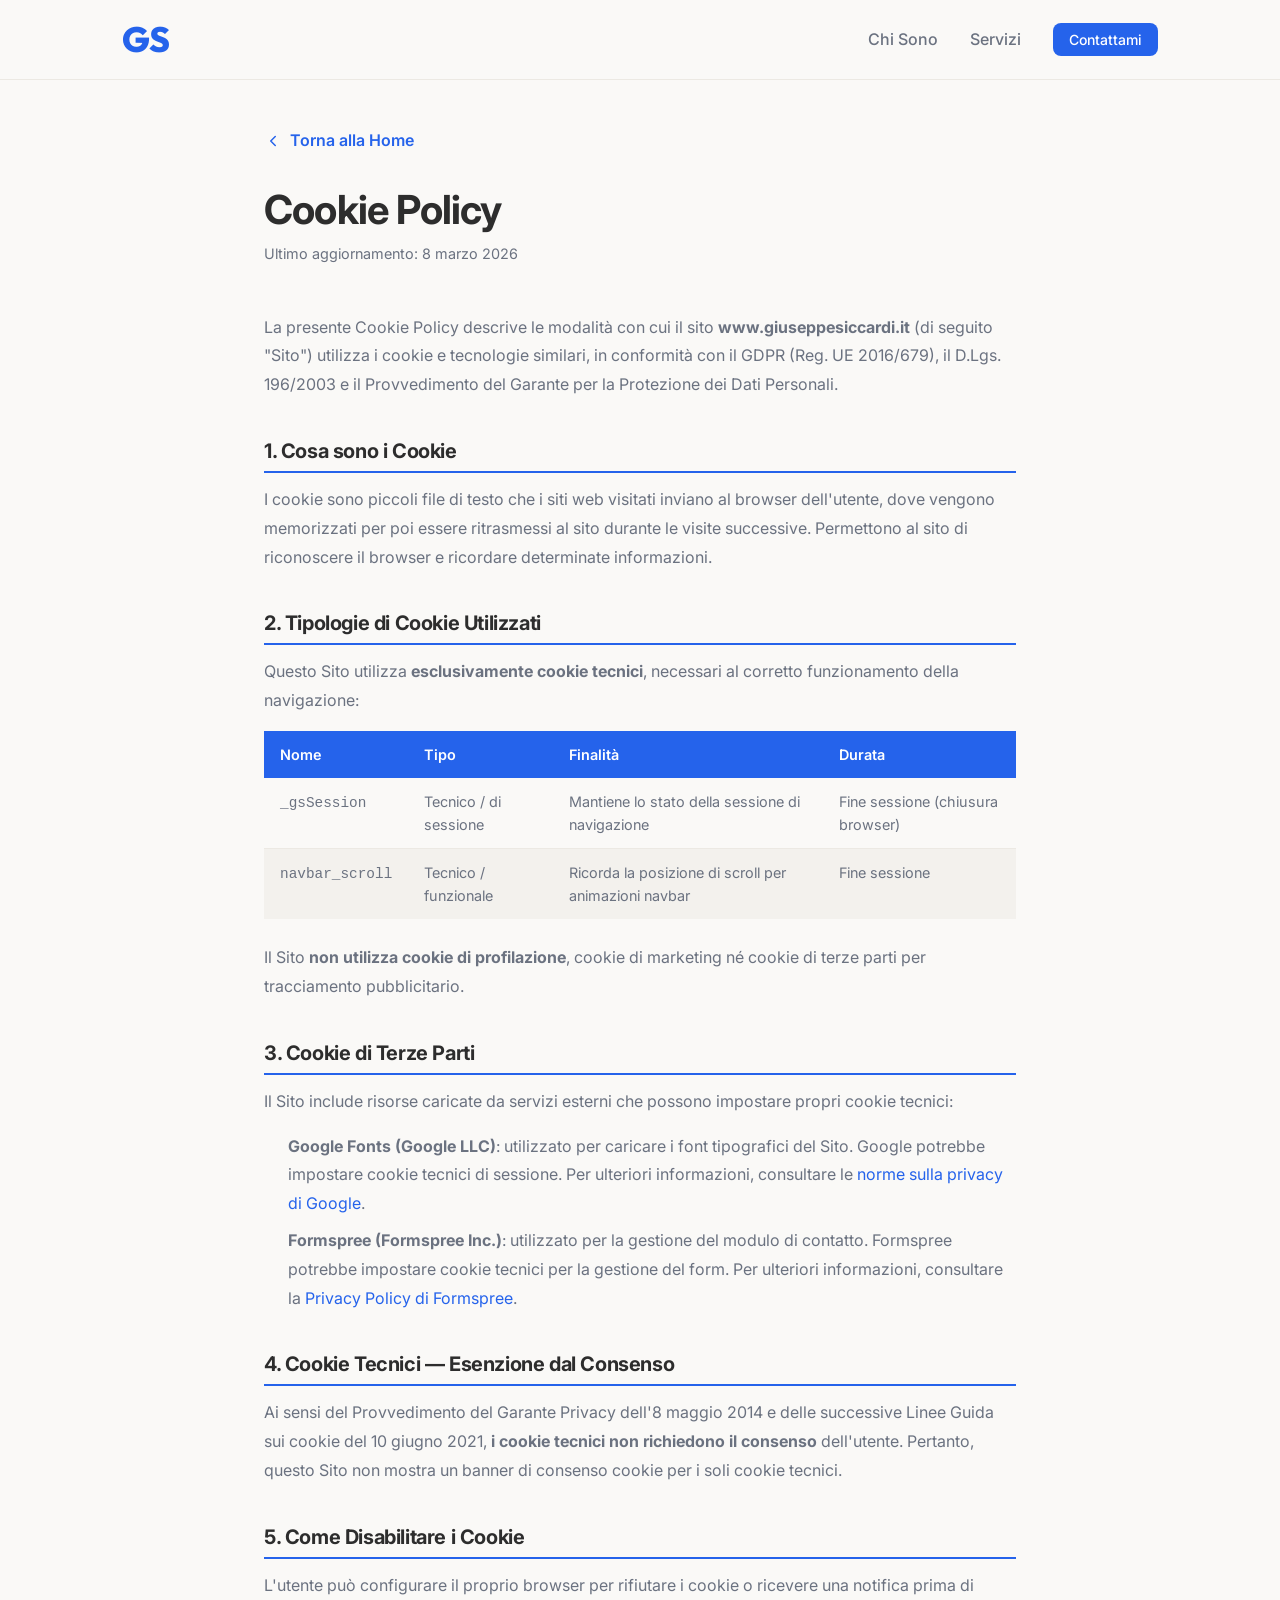
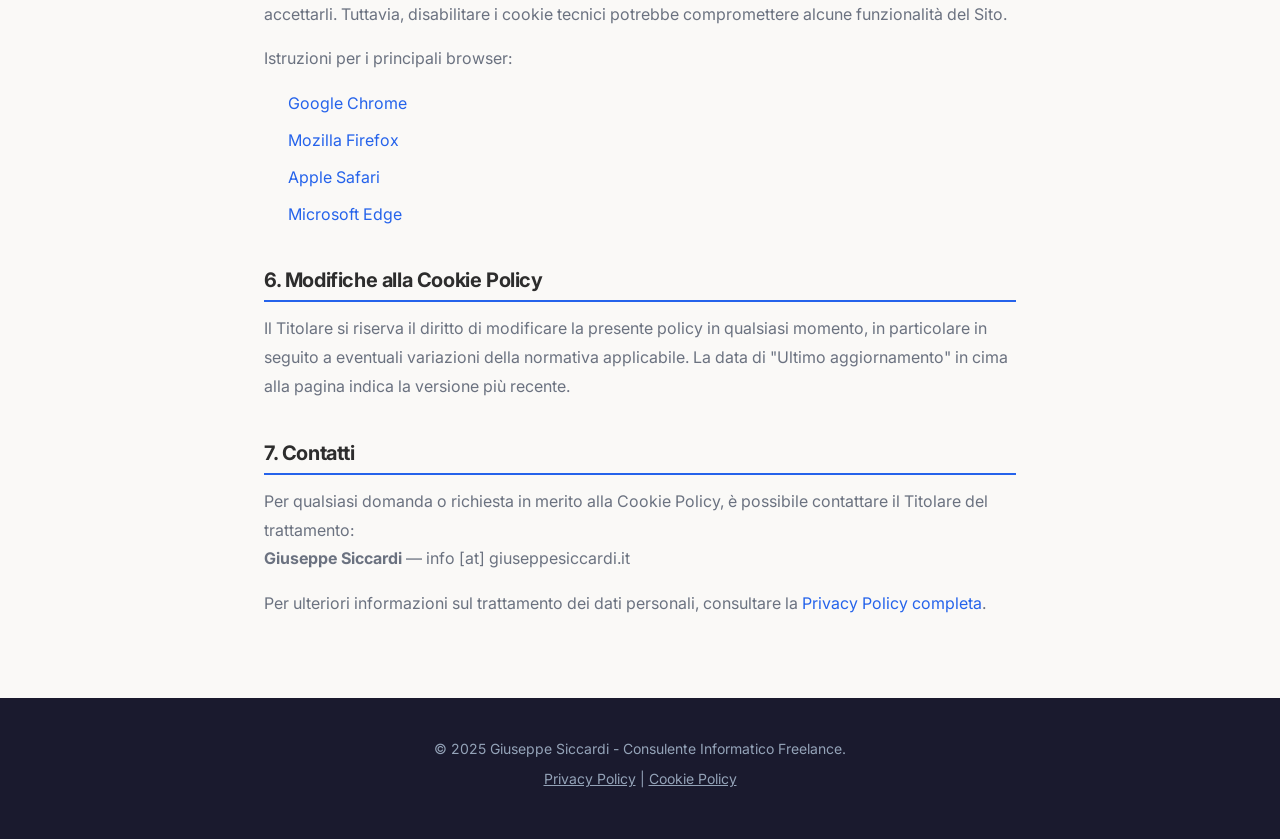
==== commit b27546ba: "feat: aggiornato indirizzo email principale in info@giuseppesiccardi.it su tutto il sito" ====
--- a/cookie-policy.html
+++ b/cookie-policy.html
@@ -222,7 +222,7 @@
             <h2>7. Contatti</h2>
             <p>Per qualsiasi domanda o richiesta in merito alla Cookie Policy, è possibile contattare il Titolare del
                 trattamento:<br>
-                <strong>Giuseppe Siccardi</strong> — siccardi.giuseppe [at] gmail.com
+                <strong>Giuseppe Siccardi</strong> — info [at] giuseppesiccardi.it
             </p>
 
             <p>Per ulteriori informazioni sul trattamento dei dati personali, consultare la <a
--- a/style.css
+++ b/style.css
@@ -708,7 +708,7 @@
 }
 
 /* Colonna Sinistra (Ads) */
-.services-ad {
+.services-info {
     background: linear-gradient(135deg, var(--color-primary), #1e40af);
     color: white;
     padding: 3rem;
@@ -718,12 +718,12 @@
     overflow: hidden;
 }
 
-.services-ad .ad-content {
+.services-info .info-content {
     position: relative;
     z-index: 2;
 }
 
-.services-ad h3 {
+.services-info h3 {
     font-size: 1.8rem;
     margin-bottom: 1.5rem;
     font-weight: 700;
@@ -731,14 +731,14 @@
     color: white;
 }
 
-.services-ad p {
+.services-info p {
     font-size: 1.1rem;
     color: rgba(255, 255, 255, 0.9);
     line-height: 1.6;
 }
 
 /* Background Pattern/Immagine Placeholder per Ads */
-.ad-image-wrapper {
+.info-image-wrapper {
     position: absolute;
     top: 0;
     right: 0;
